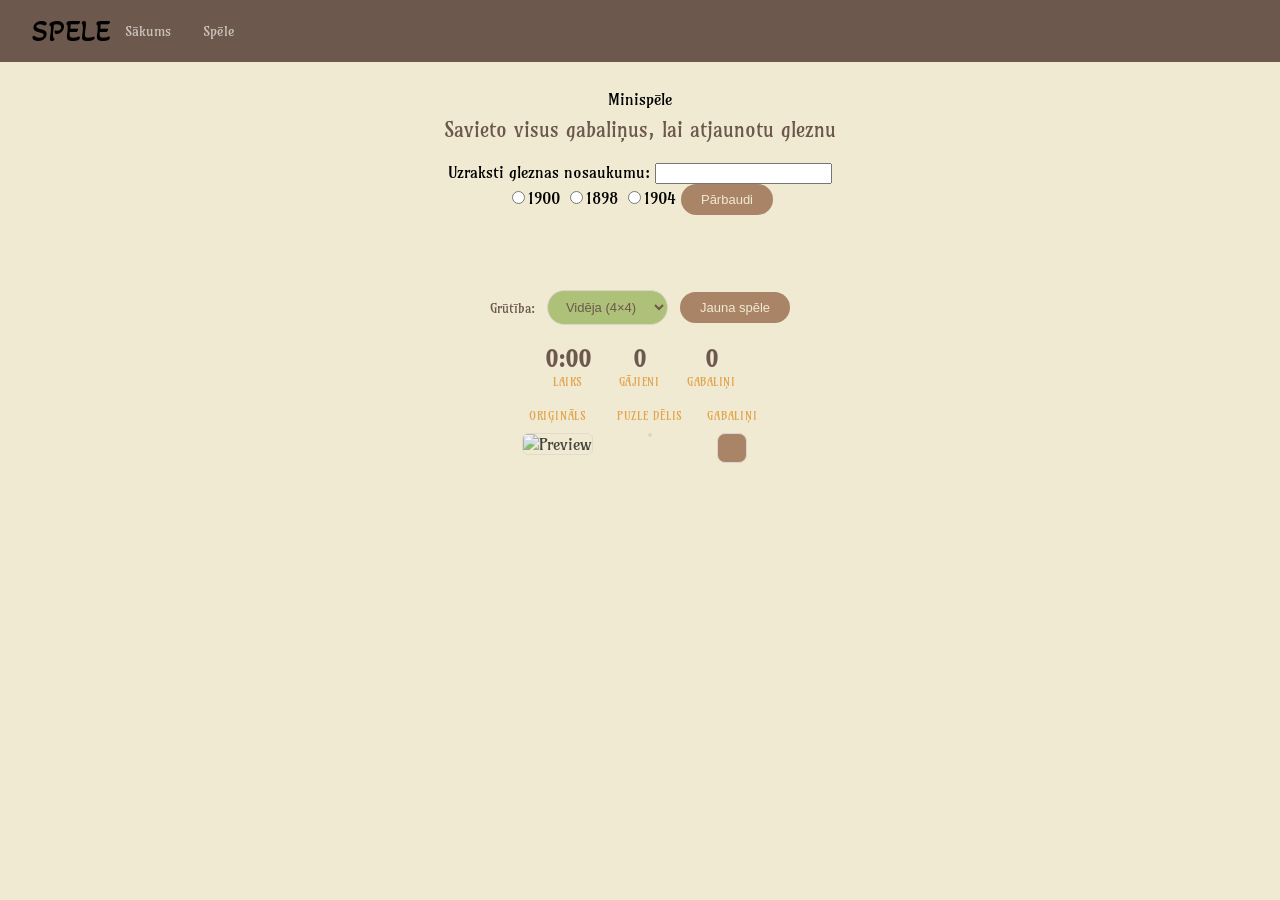
==== game.html @ 0427695c "Update game.html for puzzle game enhancements" ====
<!DOCTYPE html>
<html lang="en" dir="ltr">

<head>
  <meta charset="utf-8">
  <title>Spēle</title>
  <link rel="preconnect" href="https://fonts.googleapis.com">
  <link rel="preconnect" href="https://fonts.gstatic.com" crossorigin>
  <link href="https://fonts.googleapis.com/css2?family=Akaya+Telivigala&family=Amarante&display=swap" rel="stylesheet">
  <link rel="stylesheet" href="styles2.css">
</head>

<body>
  <header>
    <a>
      <h1>SPĒLE</h1>
    </a>
    <nav class="header-nav">
      <a href="index.html">Sākums</a>
      <a href="game.html">Spēle</a>
    </nav>
  </header>
  <div class="top">
    <div class="top-content">
      <div>Minispēle</div>
      <p class="top-sub">Savieto visus gabaliņus, lai atjaunotu gleznu</p>
       <div>
    <form>
    <label>Uzraksti gleznas nosaukumu: </label>
    <input type="text" id="gleznas">
    <br>
    <input type="radio" name="gads" id="g10">1900
    <input type="radio" name="gads" id="g18">1898
    <input type="radio" name="gads" id="g14">1904
    <button class="btn btn-primary" onclick="year()">Pārbaudi</button>
  </form>
  <h2 id="answer"></h2>
  </div>
  
    </div>
  </div>

  <div class="toast" id="toast"></div>

  <div class="win-overlay" id="win-overlay">
    <div class="win-card">
      <div class="win-title">Glezna pabeigta!</div>
      <div class="win-sub">Laiks:</div>
      <div class="win-time" id="win-time">0:00</div>
      <div class="game">
        <button class="btn btn-primary" onclick="closeWin();newGame()">Spēlēt vēlreiz</button>
        <button class="btn btn-secondary" onclick="closeWin()">Aizvērt</button>
      </div>
    </div>
  </div>

  <div class="game-shell">
    <div class="controls">
      <span class="ctrl-label">Grūtība:</span>
      <select id="difficulty" onchange="newGame()">
        <option value="3">Viegla (3×3)</option>
        <option value="4" selected>Vidēja (4×4)</option>
        <option value="5">Grūta (5×5)</option>
      </select>
      <button class="btn btn-primary" onclick="newGame()"> Jauna spēle</button>
    </div>

    <div class="stats">
      <div class="stat">
        <div class="stat-val" id="stat-time">0:00</div>
        <div class="stat-lbl">Laiks</div>
      </div>
      <div class="stat">
        <div class="stat-val" id="stat-moves">0</div>
        <div class="stat-lbl">Gājieni</div>
      </div>
      <div class="stat">
        <div class="stat-val" id="stat-total">0</div>
        <div class="stat-lbl">Gabaliņi</div>
      </div>
    </div>

    <div class="puzzle-area">

      <div class="preview-wrap">
        <div class="preview-label">Oriģināls</div>
        <div id="preview"><img id="preview-img" src="" alt="Preview" /></div>
      </div>

      <div class="board-wrap">
        <div class="board-label">Puzle dēlis</div>
        <div id="board"></div>
      </div>

      <div class="tray-wrap">
        <div class="tray-label">Gabaliņi</div>
        <div id="tray"></div>
      </div>

    </div>
  </div>

  <script src="game.js"></script>
</body>

</html>
---- styles2.css ----
html {
  scroll-behavior: smooth;
}

body {
  font-family: "Amarante", serif;
  background-color: #f0ead2ff;
}

:root {
  --muted-olive: #adc178ff;
  --faded-copper: #a98467ff;
  --ash-brown: #6c584cff;
  --gold: #E2A54D;
  --aqua: #97D3CD;
  --bg: #f0ead2ff;
  --muted: #5a5550;
  --border: #ddd5cb;
  --header-h: 62px;
}
 
h1 {
  font-family: "Akaya Telivigala", system-ui;
  font-weight: 400;
  font-style: bold;
}

header {
  position: fixed;
  top: 0;
  left: 0;
  right: 0;
  z-index: 300;
  height: var(--header-h);
  background-color: var(--ash-brown);
  display: flex;
  align-items: center;
  padding: 0 32px;
}

.header-nav {
  display: flex;
  align-items: center;
  gap: 4px;
}

.header-nav a {
  font-size: 14px;
  font-weight: 500;
  color: rgba(239, 234, 230, .72);
  text-decoration: none;
  padding: 7px 14px;
  border-radius: 20px;
  transition: background .15s, color .15s;
}

.header-nav a:hover {
  background: rgba(151, 211, 205, .12);
  color: var(--aqua);
}

.header-nav a.active {
  color: var(--gold);
}

.top {
  position: relative;
  height: 200px;
  overflow: hidden;
  flex-shrink: 0;
  margin-top: var(--header-h);
}

.top-content {
  position: relative;
  z-index: 3;
  height: 100%;
  display: flex;
  flex-direction: column;
  align-items: center;
  justify-content: center;
  text-align: center;
  padding: 0 24px 28px;
}


.top-sub {
  font-size: 20px;
  color:var(--ash-brown);
  margin-top: 8px;
}

.game-shell {
  flex: 1;
  display: flex;
  flex-direction: column;
  align-items: center;
  padding: 28px 16px 48px;
  gap: 20px;
}

.controls {
  display: flex;
  align-items: center;
  gap: 12px;
  flex-wrap: wrap;
  justify-content: center;
}

.ctrl-label {
  font-size: 13px;
  font-weight: 500;
  color: var(--ash-brown);
}

select {
  font-size: 13px;
  font-weight: 500;
  padding: 8px 14px;
  border-radius: 20px;
  border: 1.5px solid var(--border);
  background: var(--muted-olive);
  color: var(--ash-brown);
  cursor: pointer;
  outline: none;
  transition: border-color .15s;
}
select:focus {
  border-color: var(--bg);
}

.btn {
  font-size: 13px;
  font-weight: 500;
  padding: 8px 20px;
  border-radius: 20px;
  border: none;
  cursor: pointer;
  transition: all .18s;
  display: inline-flex;
  align-items: center;
  gap: 6px;
}

.btn-primary {
  background: var(--faded-copper);
  color: var(--bg);
}


.btn-primary:hover {
  background: var(--ash-brown);
}

.btn-secondary {
  background: transparent;
  color: var(--ash-brown);
  border: 1.5px solid var(--ash-brown);
}

.btn-secondary:hover {
  background: var(--ash-brown);
  color: var(--bg);
}

.stats {
  display: flex;
  gap: 28px;
  flex-wrap: wrap;
  justify-content: center;
}

.stat {
  display: flex;
  flex-direction: column;
  align-items: center;
  gap: 2px;
}

.stat-val {
  font-size: 22px;
  font-weight: 700;
  color: var(--ash-brown);
}

.stat-lbl {
  font-size: 11px;
  color: var(--gold);
  letter-spacing: .5px;
  text-transform: uppercase;
}

.toast {
  position: fixed;
  top: 76px;
  left: 50%;
  transform: translateX(-50%);
  background: var(--ash-brown);
  color: var(--faded-copper);
  font-size: 14px;
  font-weight: 500;
  padding: 10px 24px;
  border-radius: 24px;
  opacity: 0;
  pointer-events: none;
  transition: opacity .25s;
  z-index: 500;
  white-space: nowrap;
}

.toast.show {
  opacity: 1;
}

.puzzle-area {
  display: flex;
  gap: 24px;
  align-items: flex-start;
  justify-content: center;
  width: 100%;
  overflow-x: auto;
}

.board-wrap,
.tray-wrap,
.preview-wrap {
  display: flex;
  flex-direction: column;
  align-items: center;
  gap: 10px;
}

.board-label,
.tray-label,
.preview-label {
  font-size: 11px;
  font-weight: 500;
  color: var(--gold);
  letter-spacing: .8px;
  text-transform: uppercase;
}

#board {
  position: relative;
  border: 2px solid var(--border);
  border-radius: 6px;
  background: var(--faded-copper);
}

.slot {
  position: absolute;
  border: 1.5px dashed rgba(94, 108, 91, .25);
  border-radius: 3px;
  background: rgba(214, 224, 226, .18);
  transition: background .15s;
}

.slot.drag-over {
  background: rgba(94, 108, 91, .18);
  border-color: var(--fg);
}

.slot.filled {
  border-color: transparent;
  background: transparent;
}

#tray {
  display: grid;
  gap: 6px;
  padding: 14px;
  border-radius: 8px;
  background: var(--faded-copper);
  border: 1.5px solid var(--border);
  align-content: start;
}

#tray.drag-over {
  background: rgba(94, 108, 91, .08);
  border-color: var(--fg);
}

.piece {
  position: absolute;
  border-radius: 3px;
  cursor: grab;
  box-shadow: 0 2px 8px rgba(0, 0, 0, .18);
  transition: box-shadow .15s, transform .15s;
  overflow: hidden;
  user-select: none;
  touch-action: none;
  border: 2px solid rgba(255, 255, 255, .5);
}

.piece:hover {
  box-shadow: 0 4px 16px rgba(0, 0, 0, .28);
  transform: scale(1.04);
  z-index: 10 !important;
}

.piece.dragging {
  opacity: .85;
  cursor: grabbing;
  box-shadow: 0 8px 28px rgba(0, 0, 0, .35);
  transform: scale(1.08);
  z-index: 999 !important;
}

.piece.correct {
  box-shadow: 0 0 0 2.5px var(--fg), 0 2px 8px rgba(0, 0, 0, .15);
  cursor: default;
  pointer-events: none;
  border-color: transparent;
}

.piece.correct:hover {
  transform: none;
}

.piece img {
  display: block;
  pointer-events: none;
}

#preview {
  border-radius: 6px;
  border: 1.5px solid var(--border);
  overflow: hidden;
  opacity: .7;
}

#preview img {
  display: block;
  max-width: 160px;
  max-height: 160px;
}

.win-overlay {
  display: none;
  position: fixed;
  inset: 0;
  z-index: 600;
  background: rgba(22, 42, 44, .7);
  backdrop-filter: blur(4px);
  align-items: center;
  justify-content: center;
}

.win-overlay.show {
  display: flex;
}

.win-card {
  background: var(--faded-copper);
  border-radius: 16px;
  padding: 40px 48px;
  text-align: center;
  display: flex;
  flex-direction: column;
  align-items: center;
  gap: 14px;
  box-shadow: 0 20px 60px rgba(0, 0, 0, .3);
  animation: popIn .4s cubic-bezier(.34, 1.56, .64, 1);
}

@keyframes popIn {
  from {
    transform: scale(.7);
    opacity: 0;
  }

  to {
    transform: scale(1);
    opacity: 1;
  }
}

.win-title {
  font-size: 26px;
  font-weight: 700;
  color: var(--ash-brown);
}

.win-sub {
  font-size: 15px;
  color: var(--gold);
}

.win-time {

  font-size: 32px;
  font-weight: 700;
  color: var(--bg);
}

h1 {
  font-family: "Akaya Telivigala", system-ui;
  font-weight: 400;
  font-style: normal;
}
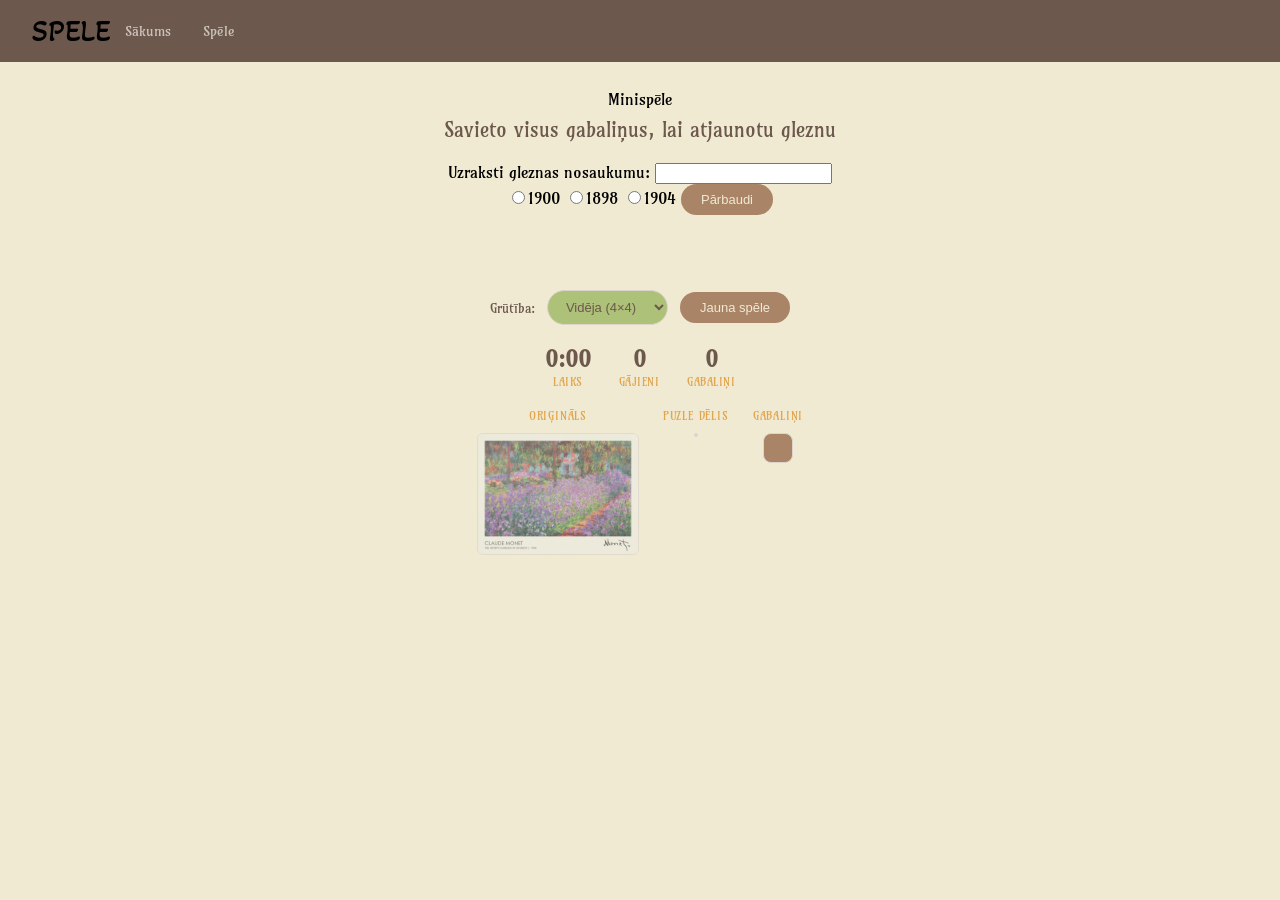
==== commit 48de88bc: "Update preview image source in game.html" ====
--- a/game.html
+++ b/game.html
@@ -84,7 +84,7 @@
 
       <div class="preview-wrap">
         <div class="preview-label">Oriģināls</div>
-        <div id="preview"><img id="preview-img" src="" alt="Preview" /></div>
+        <div id="preview"><img id="preview-img" src="240555.webp" /></div>
       </div>
 
       <div class="board-wrap">
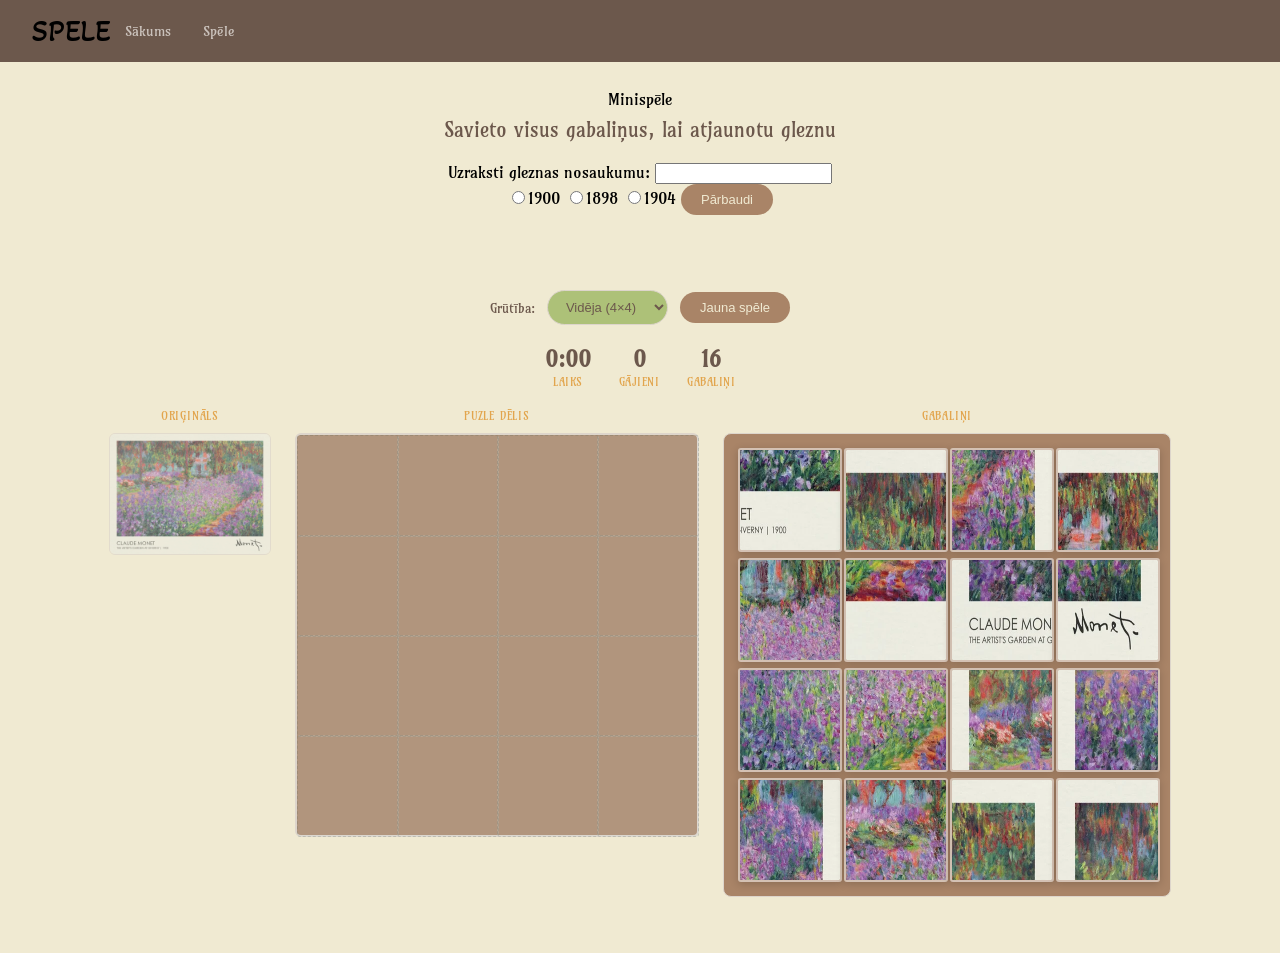
==== commit 5141aaeb: "Change script source from game.js to script.js" ====
--- a/game.html
+++ b/game.html
@@ -100,7 +100,7 @@
     </div>
   </div>
 
-  <script src="game.js"></script>
+  <script src="script.js"></script>
 </body>
 
 </html>
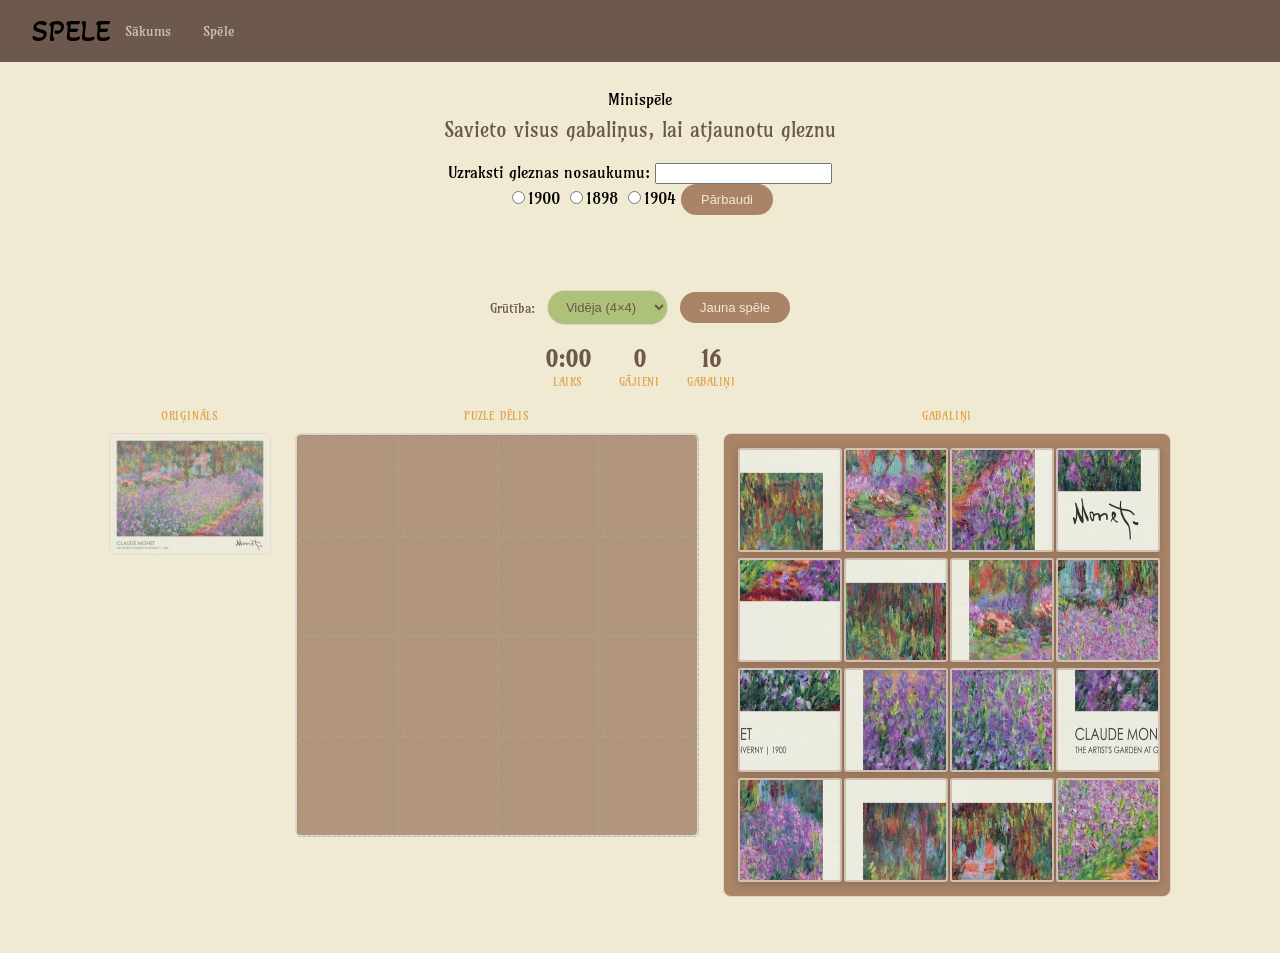
==== commit 40518e74: "Rename input field ID from 'gleznas' to 'glezna'" ====
--- a/game.html
+++ b/game.html
@@ -27,7 +27,7 @@
        <div>
     <form>
     <label>Uzraksti gleznas nosaukumu: </label>
-    <input type="text" id="gleznas">
+    <input type="text" id="glezna">
     <br>
     <input type="radio" name="gads" id="g10">1900
     <input type="radio" name="gads" id="g18">1898
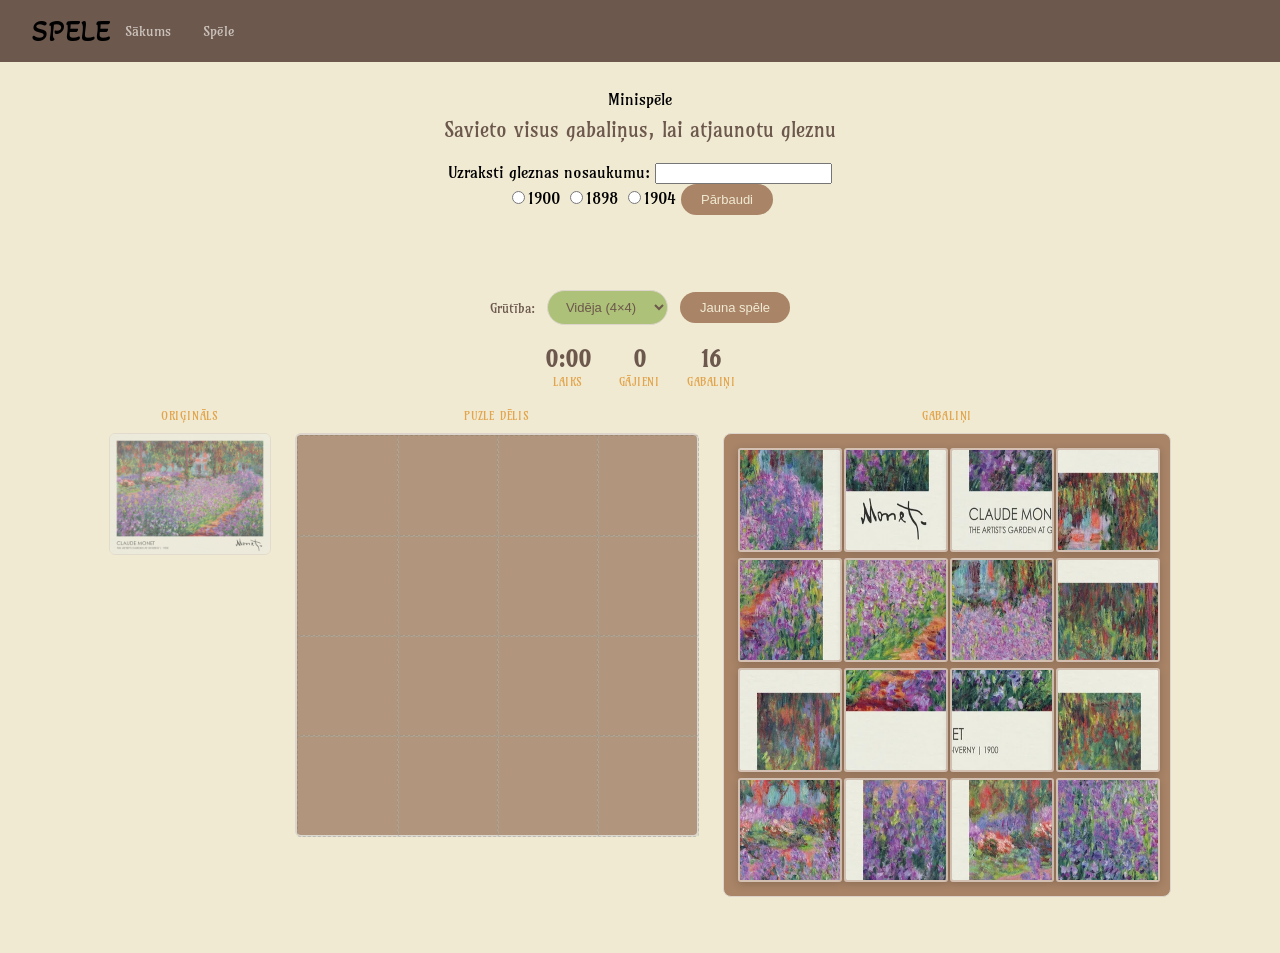
==== commit 92323bcc: "Change button type to 'button' in game.html" ====
--- a/game.html
+++ b/game.html
@@ -32,7 +32,7 @@
     <input type="radio" name="gads" id="g10">1900
     <input type="radio" name="gads" id="g18">1898
     <input type="radio" name="gads" id="g14">1904
-    <button class="btn btn-primary" onclick="year()">Pārbaudi</button>
+    <button type="button" class="btn btn-primary" onclick="year()">Pārbaudi</button>
   </form>
   <h2 id="answer"></h2>
   </div>
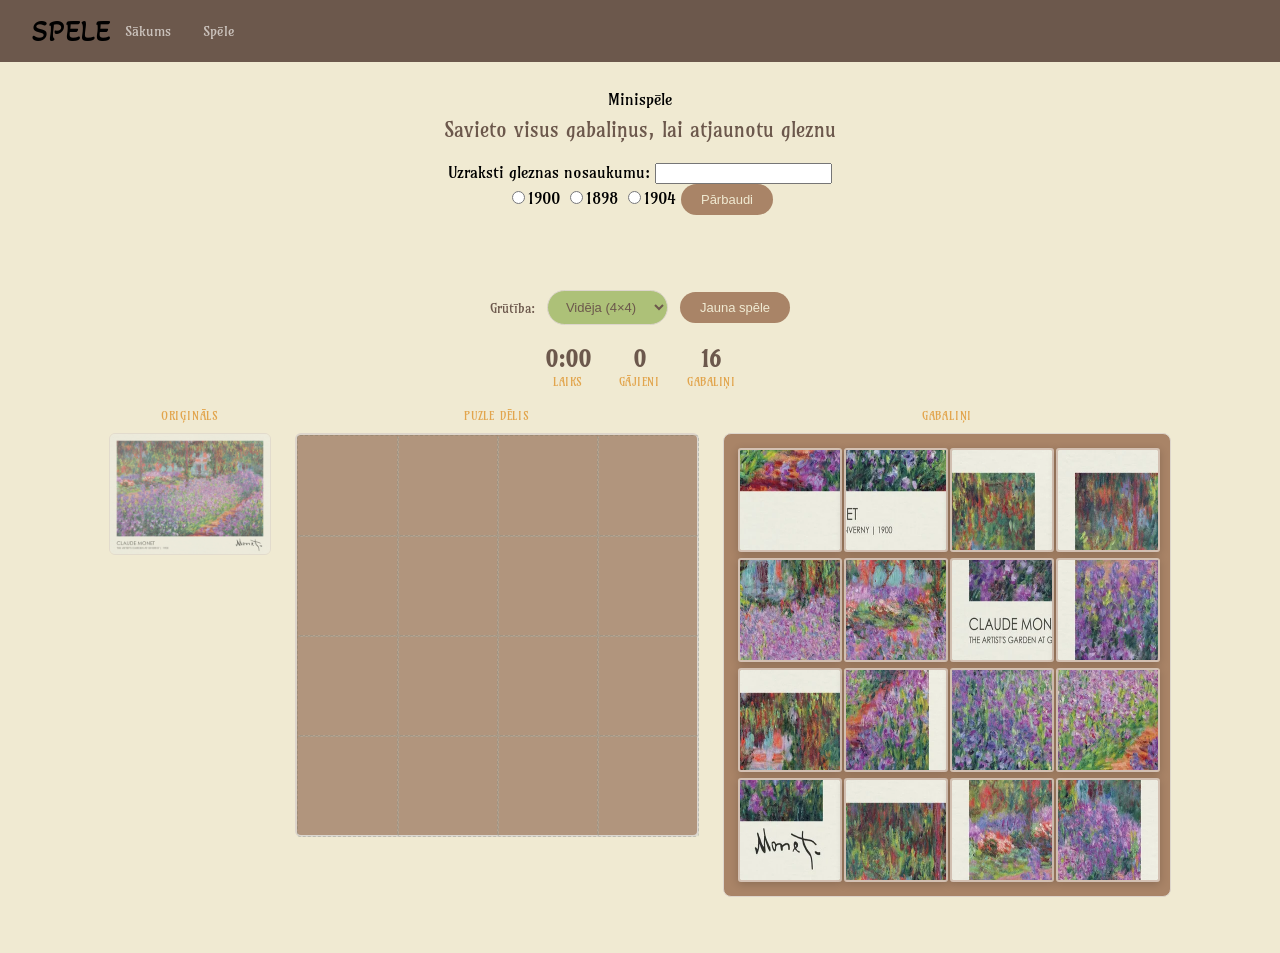
==== commit 2c4a53f8: "Fix HTML structure by adding spacing div" ====
--- a/game.html
+++ b/game.html
@@ -14,11 +14,11 @@
   <header>
     <a>
       <h1>SPĒLE</h1>
-    </a>
+    </a><div class= "spacing">
     <nav class="header-nav">
       <a href="index.html">Sākums</a>
       <a href="game.html">Spēle</a>
-    </nav>
+    </nav></div>
   </header>
   <div class="top">
     <div class="top-content">
--- a/styles2.css
+++ b/styles2.css
@@ -37,7 +37,10 @@
   align-items: center;
   padding: 0 32px;
 }
-
+.spacing{
+  display: flex;
+  justify-content: rigth
+}
 .header-nav {
   display: flex;
   align-items: center;
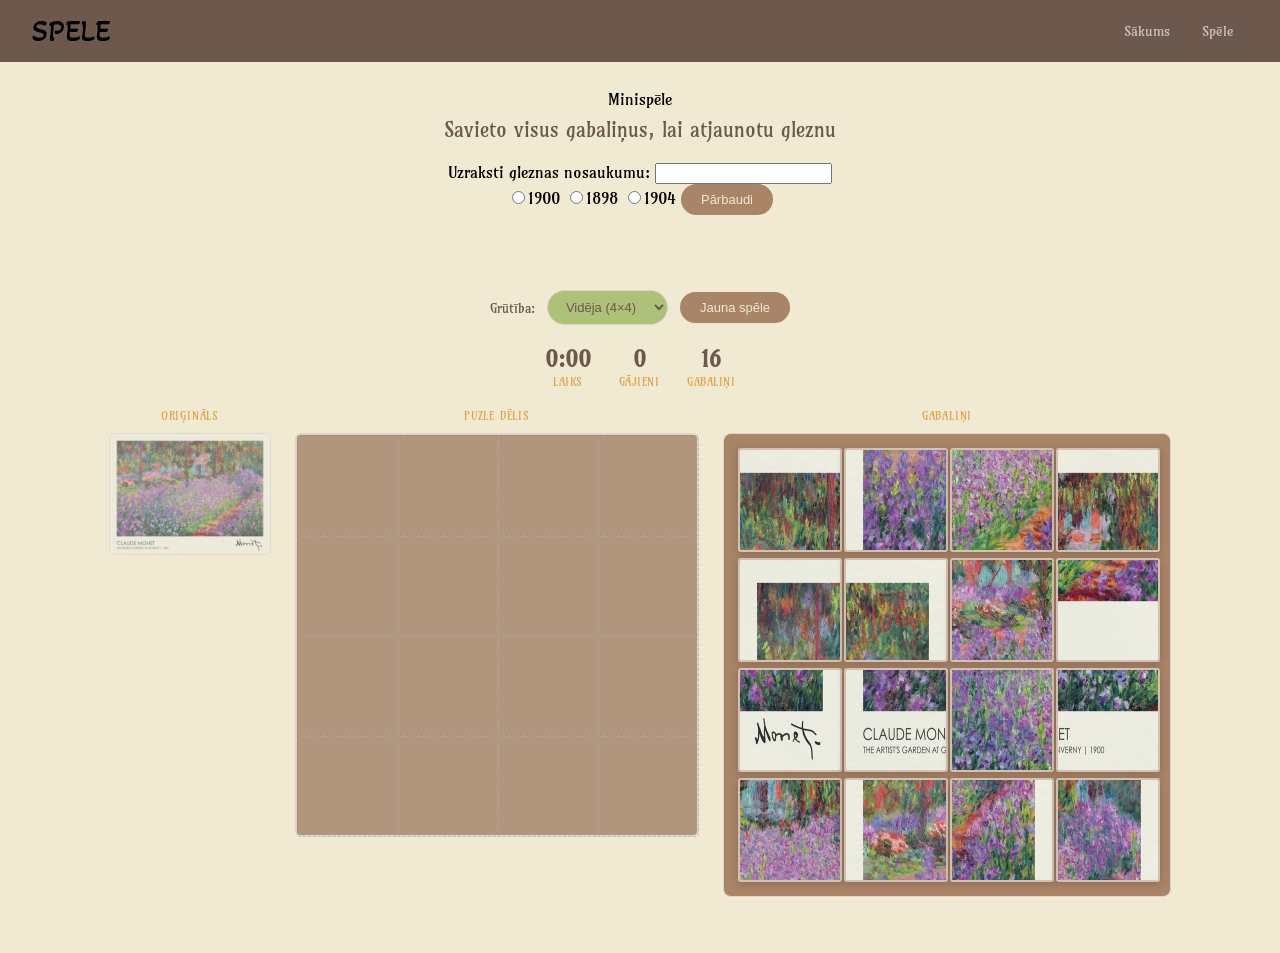
==== commit a46968f0: "Fix HTML structure in game.html" ====
--- a/game.html
+++ b/game.html
@@ -14,11 +14,11 @@
   <header>
     <a>
       <h1>SPĒLE</h1>
-    </a><div class= "spacing">
+    </a>
     <nav class="header-nav">
       <a href="index.html">Sākums</a>
       <a href="game.html">Spēle</a>
-    </nav></div>
+    </nav>
   </header>
   <div class="top">
     <div class="top-content">
--- a/styles2.css
+++ b/styles2.css
@@ -37,14 +37,12 @@
   align-items: center;
   padding: 0 32px;
 }
-.spacing{
-  display: flex;
-  justify-content: rigth
-}
+
 .header-nav {
-  display: flex;
+   display: flex;
   align-items: center;
   gap: 4px;
+  margin-left: auto;
 }
 
 .header-nav a {
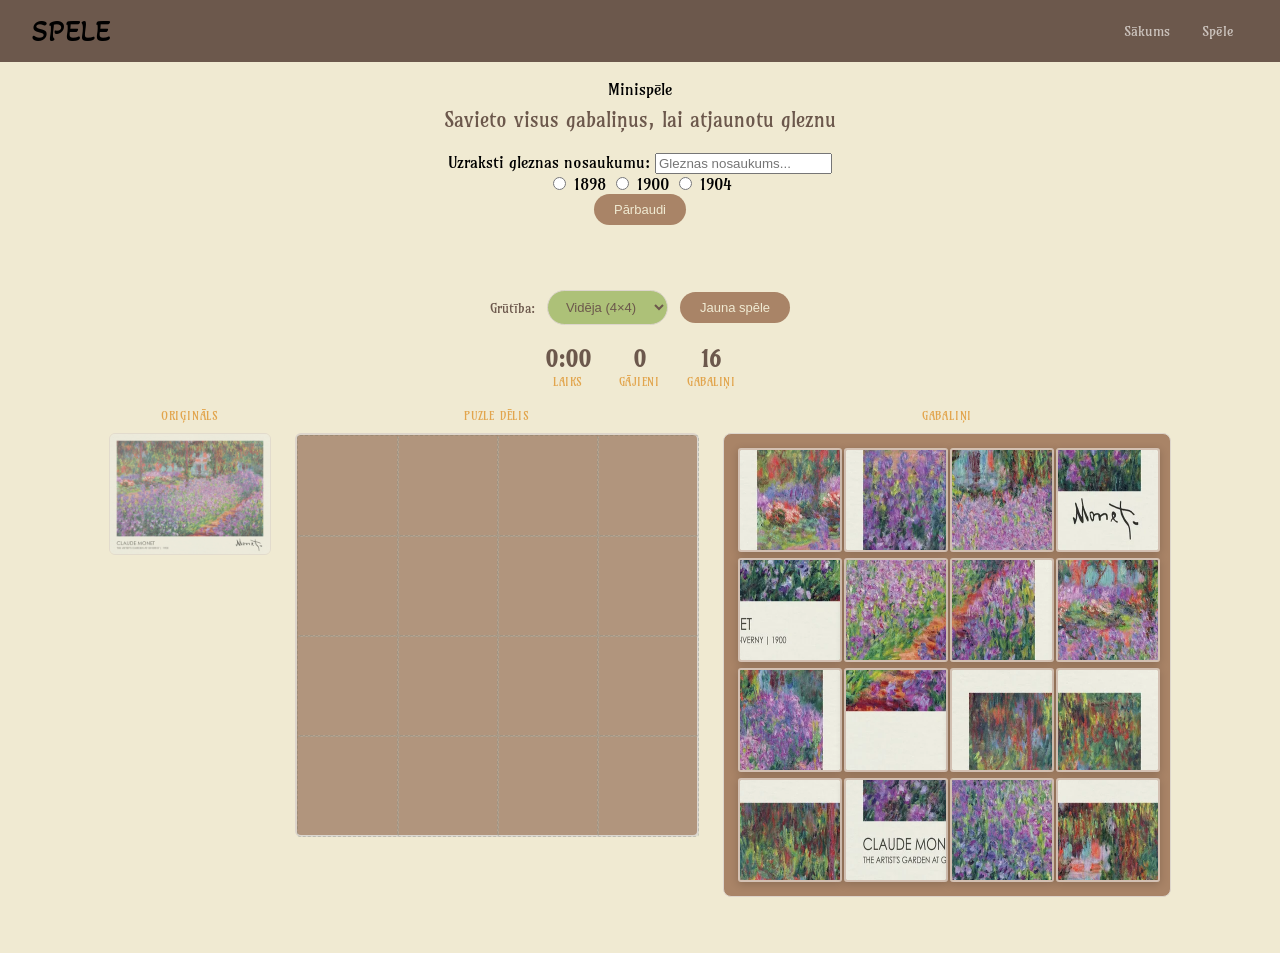
==== commit b4a901c9: "Update language and improve form structure" ====
--- a/game.html
+++ b/game.html
@@ -1,5 +1,5 @@
 <!DOCTYPE html>
-<html lang="en" dir="ltr">
+<html lang="lv" dir="ltr">
 
 <head>
   <meta charset="utf-8">
@@ -20,23 +20,22 @@
       <a href="game.html">Spēle</a>
     </nav>
   </header>
+
   <div class="top">
     <div class="top-content">
       <div>Minispēle</div>
       <p class="top-sub">Savieto visus gabaliņus, lai atjaunotu gleznu</p>
-       <div>
-    <form>
-    <label>Uzraksti gleznas nosaukumu: </label>
-    <input type="text" id="glezna">
-    <br>
-    <input type="radio" name="gads" id="g10">1900
-    <input type="radio" name="gads" id="g18">1898
-    <input type="radio" name="gads" id="g14">1904
-    <button type="button" class="btn btn-primary" onclick="year()">Pārbaudi</button>
-  </form>
-  <h2 id="answer"></h2>
-  </div>
-  
+      <div class="quiz-form">
+        <label for="glezna">Uzraksti gleznas nosaukumu:</label>
+        <input type="text" id="glezna" placeholder="Gleznas nosaukums...">
+        <div class="quiz-radio-group">
+          <label><input type="radio" name="gads" id="g18"> 1898</label>
+          <label><input type="radio" name="gads" id="g10"> 1900</label>
+          <label><input type="radio" name="gads" id="g14"> 1904</label>
+        </div>
+        <button type="button" class="btn btn-primary" onclick="year()">Pārbaudi</button>
+        <h2 id="answer"></h2>
+      </div>
     </div>
   </div>
 
@@ -62,7 +61,7 @@
         <option value="4" selected>Vidēja (4×4)</option>
         <option value="5">Grūta (5×5)</option>
       </select>
-      <button class="btn btn-primary" onclick="newGame()"> Jauna spēle</button>
+      <button class="btn btn-primary" onclick="newGame()">Jauna spēle</button>
     </div>
 
     <div class="stats">
@@ -81,22 +80,18 @@
     </div>
 
     <div class="puzzle-area">
-
       <div class="preview-wrap">
         <div class="preview-label">Oriģināls</div>
-        <div id="preview"><img id="preview-img" src="240555.webp" /></div>
+        <div id="preview"><img id="preview-img" src="240555.webp" alt="Oriģinālā glezna" /></div>
       </div>
-
       <div class="board-wrap">
         <div class="board-label">Puzle dēlis</div>
         <div id="board"></div>
       </div>
-
       <div class="tray-wrap">
         <div class="tray-label">Gabaliņi</div>
         <div id="tray"></div>
       </div>
-
     </div>
   </div>
 
